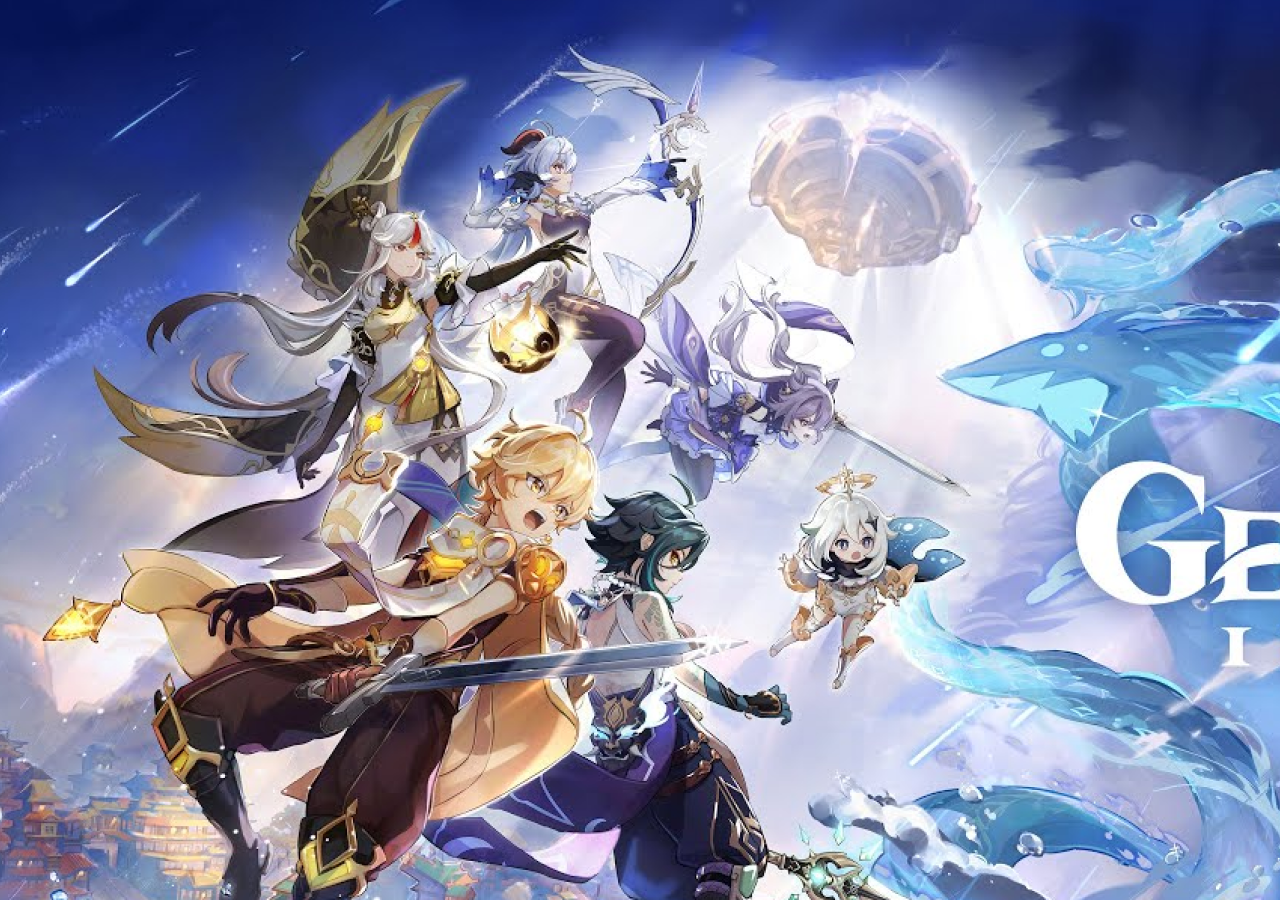
==== about-us.html @ fca218fb "responsive about" ====
<!DOCTYPE html>
<html lang="en">
    <head>
        <meta charset="UTF-8">
        <meta http-equiv="X-UA-Compatible" content="IE=edge">
        <meta name="viewport" content="width=device-width, initial-scale=1.0">
        <link rel="stylesheet" href="style-about-us.css">
        <title>Document</title>
    </head>
    <body>
        <div class="container">
            <div class="wrapper">
                <section class="about-content row-about">
                    <div class="banner-about">
                    </div>
                </section>
                <section class="about-content row-about">
                    <div class="features">
                        <div class="features-title">
                            <h1>Gameplay Features</h1>
                        </div>
                        <div class="card-left">
                            <div class="card-img">
                                <img src="assets/about-us/Rectangle 84.png" alt="">
                            </div>
                            <div class="card-text">
                                <div class="card-text-title">
                                    <h2>An Epic Fantasy Adventure</h2>
                                </div>
                                <p>Experience an immersive single-player campaign. As a traveler from another world, you will embark on a journey to reunite with your long-lost sibling and unravel the mysteries of Teyvat, and yourself.</p>
                            </div>
                        </div>
                        <div class="card-right">
                            <div class="card-img">
                                <img src="assets/about-us/features.png" alt="">
                            </div>
                            <div class="card-text">
                                <div class="card-text-title">
                                    <h2>Your World to Discover</h2>
                                </div>
                                <p>Fly across the open world, swim through crystal-clear waters, and climb towering mountains. Stray off the beaten path to discover all the hidden secrets of a world full of wonder and mystery.</p>
                            </div>
                        </div>
                    </div>
                </section>
                <section class="about-content row-about">
                    <div class="features">
                        <div class="card-left">
                            <div class="card-img">
                                <img src="assets/about-us/features2.png" alt="">
                            </div>
                            <div class="card-text">
                                <div class="card-text-title">
                                    <h2>Travel Alone or Battle Together</h2>
                                </div>
                                <p>Charge head-on into battles solo, or invite friends to join the fight against dangerous monsters with 4-player cross-play for PS4, iOS, Android, and PC.</p>
                            </div>
                        </div>
                        <div class="card-right">
                            <div class="card-img">
                                <img src="assets/about-us/features3.png" alt="">
                            </div>
                            <div class="card-text">
                                <div class="card-text-title">
                                    <h2>Master the Seven Elements</h2>
                                </div>
                                <p>Not just another mindless hack and slash. Manipulating the various elements is the key to defeating powerful enemies and solving challenging puzzles.</p>
                            </div>
                        </div>
                    </div>
                </section>
                <section class="about-content row-about">
                    <div class="features">
                        <div class="card-center">
                            <div class="card-img-center">
                                <img src="assets/about-us/features4.png" alt="">
                            </div>
                            <div class="card-text">
                                <div class="card-text-title">
                                    <h2>Build Your Dream Team</h2>
                                </div>
                                <p>Not just another mindless hack and slash. Manipulating the various elements is the key to defeating powerful enemies and solving challenging puzzles.</p>
                            </div>
                        </div>
                    </div>
                </section>
            </div>
        </div>
    </body>
</html>
---- style-about-us.css ----
*
{
    margin: 0;
    display: 0;
    box-sizing: border-box;
}

.container
{
    width: 100vh;
    height: 100vw;
    transform: rotate(-90deg) translateX(-100vh);
    transform-origin: top left;
    overflow-y:scroll;
    overflow-x: hidden;
    position: absolute;
    scrollbar-width: none;
    -ms-overflow-style: none;
    scroll-snap-type: y mandatory;
}

.wrapper
{
    display: flex;
    flex-direction: row;
    width: 500vw;
    transform: rotate(90deg) translateY(-100vh);
    transform-origin: top left;
    background-image: url(assets/about-us/Rectangle\ 98.png);
    background-size: cover;
    background-repeat: no-repeat;
    object-fit: cover;
}

.row-about

{
    width: 100vw;
    height: 100vw;
    display: flex;
    justify-content: center;
    align-items: center;
    scroll-snap-align: center;
}

.about-content
{
    height: 100vh;
    width: 100vw;
    font-family: sans-serif;
    color: #fff;
}

.features
{
    display: flex;
    flex-direction: column;
    justify-content: center;
    align-items: center;
    width: 100%;
    height: 100%;
    text-align: center;
}


.card-right
{
    display: flex;
    flex-direction: row-reverse;
    width: 100%;
    height: 100%;
    justify-content: center;
    align-items: center;
    text-align: right;
}
.card-left
{
    display: flex;
    flex-direction: row;
    justify-content: center;
    align-items: center;
    width: 100%;
    height: 100%;
}

.card-center
{
    display: flex;
    flex-direction: row;
    justify-content: center;
    align-items: center;
    width: 100%;
    height: 100%;
}

.card-center .card-text p
{
    text-align: left;
    max-width: 600px;
    margin-left: 50px;
}

.card-text h2
{
    text-align: center;
}

.card-left .card-text p
{
    text-align: left;   
    max-width: 600px;
    margin-left: 50px;
}

.card-text h2
{
    text-align: center;
}

.card-right .card-text p
{
    text-align: left;
    max-width: 600px;
    margin-right: 50px;
}

.features-title
{
    display: flex;
    flex-direction: column;
    align-items: center;
    width: 100%;
    height: 10%;
    text-align: center;
    margin-top: 5em;
}

.features-title h1
{
    padding: 1em 0 1em 0;
    text-align: center;
}

::-webkit-scrollbar
{
    display: none;
}

.banner-about
{
    height: 100%;
    width: 100%;
    position: relative;
    display: flex;
    flex-direction: row-about;
    justify-content: center;
    background-image: url(assets/image\ 17.png);
    background-size: auto;
    background-repeat: no-repeat;
}


.bg-banner 
{
    position: absolute;
    z-index: -1;
    width: 100%;
    height: 100vh;
}

.bg-banner img
{
    width: 100%;
}

@media screen and (max-width: 1024px)
{
    .container
    {
        width: 100%;
        height: 100%;
        transform: rotate(0) translateX(0);
        transform-origin: none;
        overflow-y: scroll;
        overflow-x: none;
        position: static;
        scrollbar-width: none;
        -ms-overflow-style: none;
        scroll-snap-type: x mandatory;
    }

    .wrapper
    {
        display: flex;
        flex-direction: column;
        width: 100%;
        transform: rotate(0) translateY(0);
        transform-origin: none;
    }

    .row-about
    {
        width: 100vw;
        height: 100vh;
        display: flex;
        align-items: center;
        justify-content: center;
        scroll-snap-align: center;
    }
    
    .banner-about
    {
        background-size:cover;
        background-repeat: no-repeat;
    }

    .about-content
    {
        height: 100vh;
        width: 100vw;
    }
    
    .card-left
    {
        display: flex;
        flex-direction: column;
        justify-content: center;
        align-items: center;
        height: 100%;
        width: 100%;
    }
    .card-right
    {
        display: flex;
        flex-direction: column; 
        justify-content: center;
        align-items: center;
        height: 100%;
        width: 100%;
    }
    .card-center
    {
        display: flex;
        flex-direction: column;
        justify-content: center;
        align-items: center;
        height: 100%;
        width: 100%;
    }
    .card-text
    {
        display: flex;
        flex-wrap: wrap;
        justify-content: center;
        align-items: center;
        flex-direction: column;
        height: 100%;
        width: 100%;
    }
    .card-left .card-text p
    {
        text-align: left;   
        max-width: 400px;
        margin-left: 0px;
    }
    .card-right .card-text p
    {
        text-align: center;   
        max-width: 400px;
        margin-left: 0px;
    }

    .card-center .card-text p
    {
        text-align: center;   
        max-width: 400px;
        margin-left: 0px;
    }

    .card-img
    {
        width: 100%;
        height: 100%;
        display: flex;
        flex-wrap: wrap;
        justify-content: center;
    }
    .card-img img
    {
        width: 50%;
        height: 100%;
    }

    .card-img-center
    {
        width: 100%;
        height: 100%;
        display: flex;
        flex-wrap: wrap;
        justify-content: center;
        align-items: center;
    }

    .card-img-center img
    {
        width: 50%;
        height: 50%;
    }
}
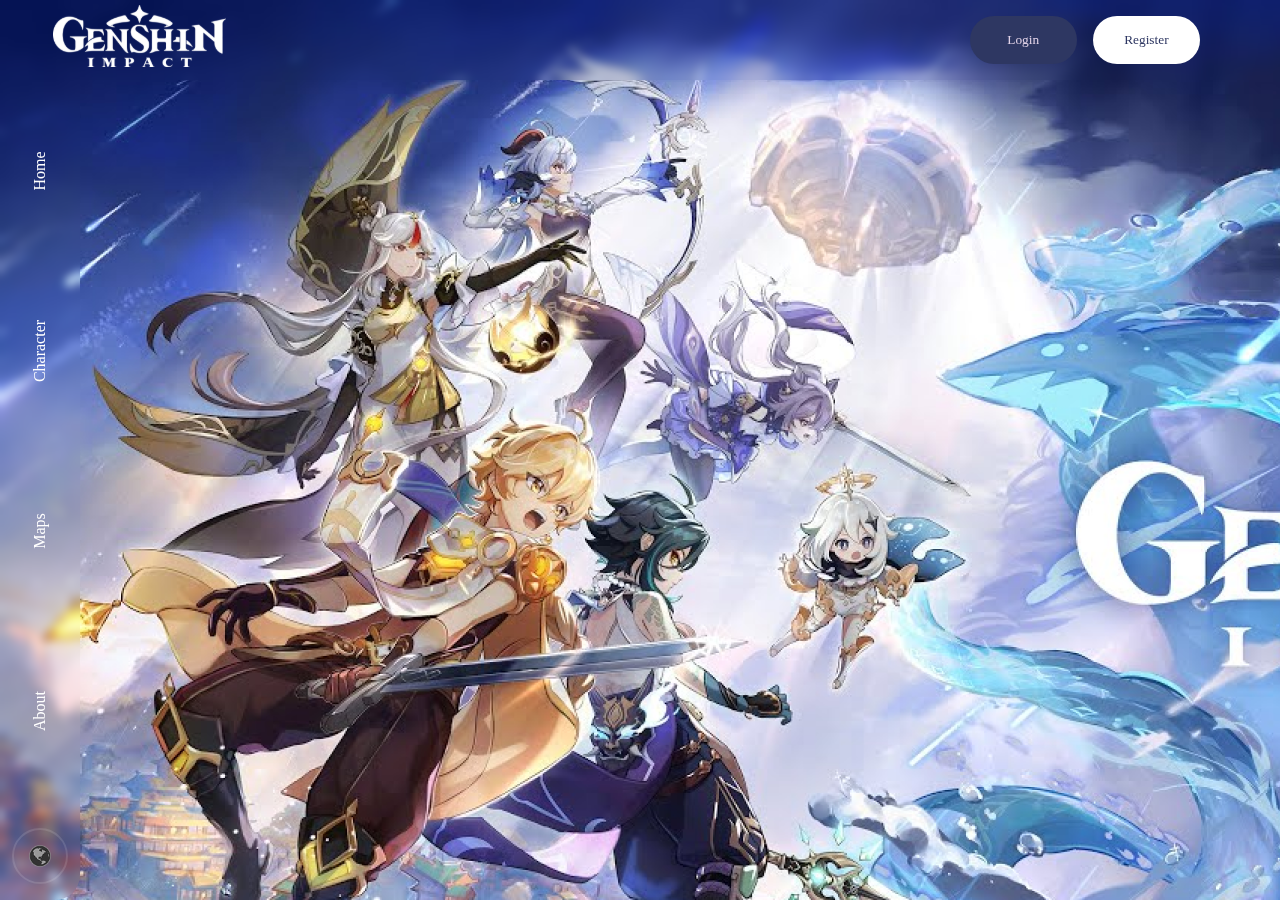
==== commit 55068742: "about us with navigation bar" ====
--- a/about-us.html
+++ b/about-us.html
@@ -5,10 +5,57 @@
         <meta http-equiv="X-UA-Compatible" content="IE=edge">
         <meta name="viewport" content="width=device-width, initial-scale=1.0">
         <link rel="stylesheet" href="style-about-us.css">
+        <link rel="stylesheet" href="style.css">
+        <script src="script.js"></script>
         <title>Document</title>
     </head>
     <body>
-        <div class="container">
+        <!-- Nav -->
+
+        <nav>
+            <div class="hamburgermenu">
+                <img src="/assets/icon/hamburger.svg" alt="" onclick="openNav()">
+            </div>
+            <div class="group-logo">
+                <img src="/assets/logo.svg" alt="">
+            </div>
+            <div class="btn-login-register">
+                <button class="btn-login"><a href="/login.html">Login</a></button>
+                <button class="btn-register"><a href="/register.html">Register</a></button>
+            </div>
+        </nav>
+        <div class="sidenav-desktop">
+            <ul class="full-oflist">
+                <li class="list-sidenav">
+                    <a href="/index.html">Home</a>
+                </li>
+                <li class="list-sidenav">
+                    <a href="/character.html">Character</a>
+                </li>
+                <li class="list-sidenav">
+                    <a href="/maps.html">Maps</a>
+                </li>
+                <li class="list-sidenav">
+                    <a href="/about-us.html">About</a>
+                </li>
+                <li class="list-sidenav">
+                    <img src="assets/Language.svg" alt="">
+                </li>
+            </ul>
+        </div>
+    
+        <div id="navigation-mobile" class="sideNavMobile">
+            <a href="javascript:void(0)" class="closebtn" onclick="closeNav()">&times;</a>
+            <div class="link-contain">
+                <a href="/index.html">Home</a>
+                <a href="/character.html">Characters</a>
+                <a href="/maps.html">Maps</a>
+                <a href="/about-us.html">About</a>
+            </div>
+        </div>
+        <!-- End Nav -->
+        
+        <div class="container-about">
             <div class="wrapper">
                 <section class="about-content row-about">
                     <div class="banner-about">
--- a/style-about-us.css
+++ b/style-about-us.css
@@ -5,7 +5,7 @@
     box-sizing: border-box;
 }
 
-.container
+.container-about
 {
     width: 100vh;
     height: 100vw;
@@ -175,7 +175,7 @@
 
 @media screen and (max-width: 1024px)
 {
-    .container
+    .container-about
     {
         width: 100%;
         height: 100%;
--- a/style.css
+++ b/style.css
@@ -0,0 +1,320 @@
+@font-face {
+    font-family: genshin;
+    src: url('/fonts/zhcn.ttf');
+}
+
+:root {
+    --Steelblue: #7781BF ;
+    --Thistle: #E1D2E7;
+    --Black: #191D2C;
+    --Darkslateblue: #2E3762;
+    --Lightsteelblue: #B8C6F5;
+    --White: #FFFFFF ;
+}
+
+*{
+    margin: 0;
+    padding: 0;
+    box-sizing: border-box;
+    font-family: genshin;
+    scroll-behavior: smooth;
+}
+.container{
+    margin: 0 8em 0 8em;
+    height: 100%;
+    display: flex;
+    flex-direction: column;
+    justify-content: center;
+}
+section{
+    height: 100vh;
+    width: 100%;
+}
+.row{
+    display: flex;
+    width: 100%;
+    height: 100%;
+}
+.col
+{
+    display: flex;
+    align-items: center;
+    justify-content: center;
+    width: 100%;
+    /* height: 100%; */
+}
+
+
+nav
+{
+    z-index: 2;
+    width: 100%;
+    position: fixed;
+    height: 5rem;
+    display: flex;
+    justify-content: space-between;
+    padding-left: 3em;
+    padding-right: 5em;
+    border-radius: 0 0 25px 0;
+    backdrop-filter: blur(5px);
+    -webkit-backdrop-filter: blur(5px);
+}
+
+.sidenav-desktop {
+    height: 100vh;
+    width: 5rem;
+    position: fixed;
+    z-index: 1;
+    border-radius: 0 0 25px 0;
+    overflow-x: hidden;
+    backdrop-filter: blur(5px);
+    -webkit-backdrop-filter: blur(5px);
+}
+
+.group-logo
+{
+    padding: 5px;
+}
+
+.sidenav-desktop .full-oflist .list-sidenav a {
+    width: 100%;
+    text-decoration: none;
+    font-size: 1em;
+    transform: rotate(-0.25turn);
+    color: white;
+    display: block;
+}
+
+.full-oflist
+{
+    height: 100%;
+    display: flex;
+    justify-content: space-evenly;
+    align-items: center;
+    flex-direction: column;
+    border-radius: 0 0 25px 0;
+}
+
+.list-sidenav
+{
+    height: 100%;
+    display: flex;
+    justify-content: start;
+    align-items: end;
+}
+
+.list-sidenav img
+{
+    margin-bottom: 1em;
+}
+
+.btn-login-register
+{
+    display: flex;
+    justify-content: space-around;
+    flex-direction: row;
+    align-items: center;
+    width: 20%;
+    gap: 1em;
+}
+
+.btn-login
+{
+    border-radius: 5em;
+    padding: 5px;
+    width: 100%;
+    height: 60%;
+    border: 0;
+    background-color: var(--Darkslateblue);
+}
+
+.btn-register
+{
+    border-radius: 5em;
+    padding: 5px;
+    width: 100%;
+    height: 60%;
+    border: 0;
+    background-color: var(--White);
+}
+
+.btn-register a
+{
+    text-decoration: none;
+    color: var(--Darkslateblue);
+}
+.btn-login a
+{
+    color: var(--Thistle);
+    text-decoration: none;
+}
+
+.hamburgermenu {
+    display: none;
+}
+
+
+.sideNavMobile {
+    height: 100%;
+    width: 0;
+    position: fixed;
+    z-index: 2;
+    background-color: var(--Darkslateblue);
+    overflow-x: hidden;
+    transition: 0.5s;
+    padding-top: 60px;
+    text-align: center;
+        backdrop-filter: blur(15px);
+            -webkit-backdrop-filter: blur(5px);
+}
+
+.sideNavMobile a {
+    padding: 8px 8px 8px 32px;
+    text-decoration: none;
+    font-size: 25px;
+    color: var(--Thistle);
+    display: block;
+    transition: 0.3s;
+}
+.sideNavMobile .closebtn {
+    position: absolute;
+    top: 0;
+    right: 25px;
+    font-size: 36px;
+    margin-left: 50px;
+}
+.link-contain
+{
+    display: flex;
+    flex-direction: column;
+    align-items: center;
+    justify-content: center;
+    width: 100%;
+    height: 100%;
+}
+
+.btn-left
+{
+    cursor: pointer;
+}
+
+.btn-right
+{
+    cursor: pointer;
+}
+
+.error-text
+{
+    font-size: 0.7em;
+    color: red;
+    padding: 0.2em 0 0.2em 0;
+    font-style: italic;
+    margin-bottom: 0.5em;
+}
+
+input
+{
+    padding-left: 0;
+}
+
+input:focus
+{
+    outline: none!important;
+}
+
+.erroractive::placeholder
+{
+    color: red!important;
+}
+
+.label-form {
+    font-size: 0.8em;
+    /* nanti buat variable */
+    padding-top: 0.2em;
+    padding-bottom: 0.2em;
+}
+
+.input-form {
+    padding: 0.8em 0 0.8em 0;
+    border: 0;
+    border-bottom: 1px solid;
+}
+
+.input-date {
+    padding: 0.8em;
+    margin-bottom: 1em;
+    border: 0;
+    border-bottom: 1px solid;
+}
+.group-input {
+    display: flex;
+    flex-direction: column;
+}
+
+.group-input-agreement {
+    font-size: 0.8em;
+    margin-bottom: 1em;
+}
+
+.btn-submit {
+    padding: 1.5em;
+    background-color: var(--Darkslateblue);
+    color: var(--White);
+    border: none;
+    border-radius: 1em;
+}
+
+@media screen and (max-width:1024px) {
+    .container{
+        margin: 0px;
+        height: 100%;
+        display: flex;
+        flex-direction: column;
+        justify-content: center;
+    }
+
+    .hamburgermenu {
+        display: block;
+    }
+
+    .group-logo {
+        display: flex;
+        justify-content: center;
+        align-items: center;
+        width: 50%;
+    }
+
+    .group-logo img {
+        max-width: 100%;
+    }
+
+    .hamburgermenu img {
+        display: block;
+        max-width: 50%;
+        height: 100%;
+        color: "red";
+    }
+
+
+    nav {
+        justify-content: space-around;
+        width: 100vw;
+        padding: 0;
+    }
+
+    .btn-login-register {
+        display: none;
+        /* width: ; */
+    }
+
+    .sidenav-desktop {
+        display: none;
+    }
+}
+
+/* h1{}
+h2{}
+h3{}
+h4{}
+h5{}
+h6{} */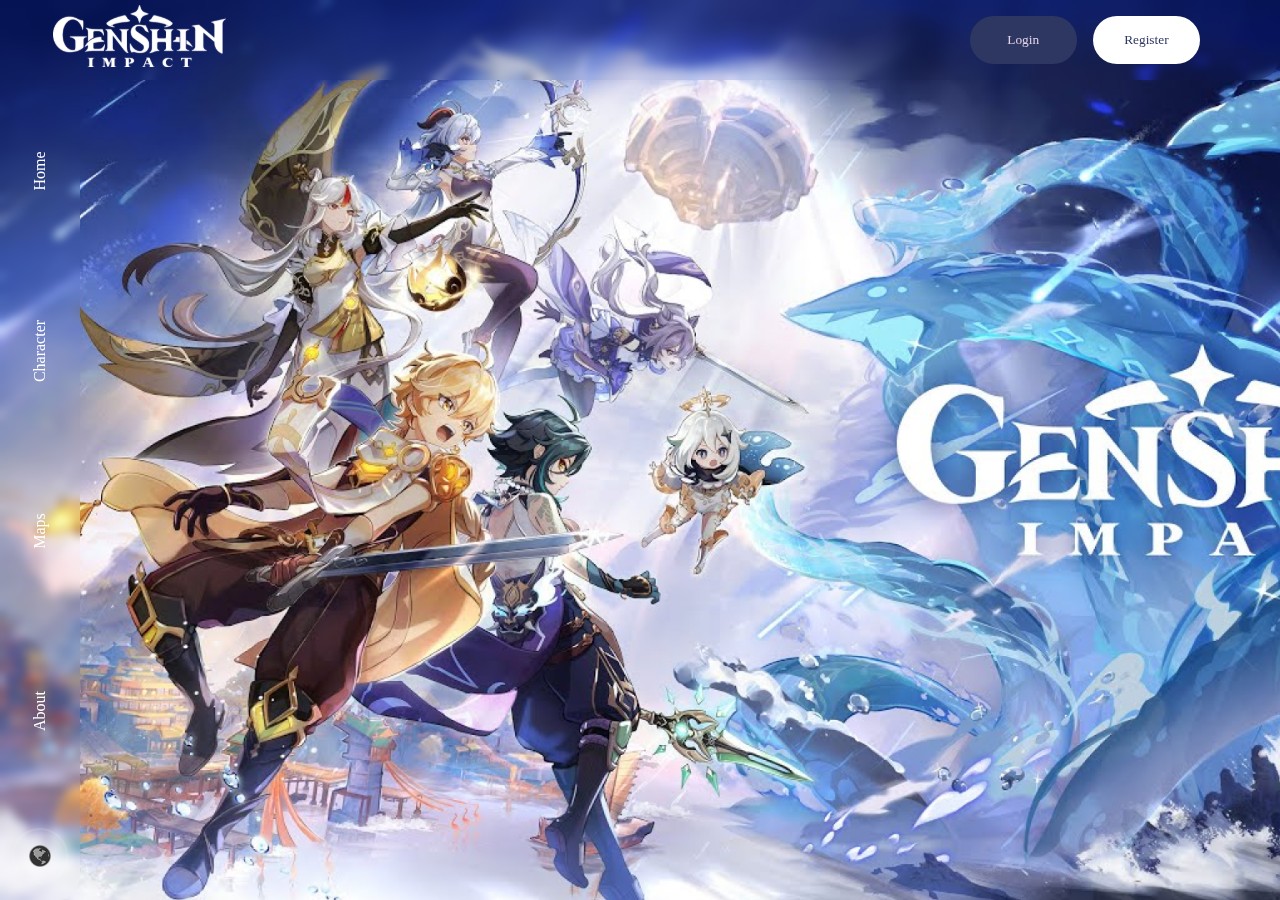
==== commit e179437a: "validation, rapihin dikit" ====
--- a/about-us.html
+++ b/about-us.html
@@ -6,7 +6,10 @@
         <meta name="viewport" content="width=device-width, initial-scale=1.0">
         <link rel="stylesheet" href="style-about-us.css">
         <link rel="stylesheet" href="style.css">
-        <script src="script.js"></script>
+        <link rel="stylesheet" href="https://cdnjs.cloudflare.com/ajax/libs/font-awesome/6.3.0/css/all.min.css"
+            integrity="sha512-SzlrxWUlpfuzQ+pcUCosxcglQRNAq/DZjVsC0lE40xsADsfeQoEypE+enwcOiGjk/bSuGGKHEyjSoQ1zVisanQ=="
+            crossorigin="anonymous" referrerpolicy="no-referrer" />
+        <link rel="stylesheet" href="style-footer.css">
         <title>Document</title>
     </head>
     <body>
@@ -56,7 +59,7 @@
         <!-- End Nav -->
         
         <div class="container-about">
-            <div class="wrapper">
+            <div class="wrapper-about">
                 <section class="about-content row-about">
                     <div class="banner-about">
                     </div>
@@ -131,7 +134,53 @@
                         </div>
                     </div>
                 </section>
+                <div class="about-content row-about">
+                    <footer>
+                        <div class="footer-content">
+                            <div class="logo">
+                                <img src="assets/logo.svg" alt="">
+                            </div>
+                            <div class="row-footer">
+                                <ul class="socials">
+                                    <li><a href="#" class="fa-brands fa-discord"></a></li>
+                                    <li><a href="#" class="fa-brands fa-youtube"></a></li>
+                                    <li><a href="#" class="fa-brands fa-twitter"></a></li>
+                                    <li><a href="#" class="fa-brands fa-facebook"></a></li>
+                                    <li><a href="#" class="fa-brands fa-instagram"></a></li>
+                                    <li><a href="#" class="fa-brands fa-reddit"></a></li>
+                                    <li><a href="#" class=""></a>|</li>
+                                </ul>
+                                <ul class="rules-policy">
+                                    <li><a href="#">Privacy Policy</a></li>
+                                    <li><a href="#">Terms of Service</a></li>
+                                    <li><a href="#">Contact Us</a></li>
+                                </ul>
+                            </div>
+                        </div>
+                        <div class="legal">
+                            <img src="assets/6d41c6960e73a2f264132bdbbff60ce3_3994663197512018697.png" alt="">
+                            <p>"PlayStation Family Mark," "PS5 logo" and "PS4 logo" are registered trademarks or trademarks of Sony
+                                Interactive Entertainment Inc.<br> Epic, Epic Games, Epic Games Store, the Epic Games Store logo, and Epic
+                                Online Services are trademarks and/or registered trademarks of Epic Games. All other trademarks are the
+                                property of their <br>respective owners.</p>
+                        </div>
+                        <div class="mid-content">
+                            <ul class="os">
+                                <li><a href="#" class="fa-brands fa-playstation"></a></li>
+                                <li><a href="#" class="fa-brands fa-apple"></a></li>
+                                <li><a href="#" class="fa-brands fa-android"></a></li>
+                                <li><a href="#" class="fa-brands fa-windows"></a></li>
+                            </ul>
+                        </div>
+                        <div class="hoyo-logo">
+                            <img src="assets/eaa64d81ae6a7318a6afb91cbffd83a4_118924438105936743.png" alt="">
+                        </div>
+                        <div class="footer-bottom">Copyright &copy;2020 Shaq & Michael</div>
+                    </footer>
+                </div>
             </div>
         </div>
+        <script src="script.js"></script>
+
     </body>
 </html>--- a/style-about-us.css
+++ b/style-about-us.css
@@ -3,6 +3,12 @@
     margin: 0;
     display: 0;
     box-sizing: border-box;
+}
+
+
+body
+{
+  overflow-y: hidden;
 }
 
 .container-about
@@ -11,7 +17,7 @@
     height: 100vw;
     transform: rotate(-90deg) translateX(-100vh);
     transform-origin: top left;
-    overflow-y:scroll;
+    overflow-y: scroll;
     overflow-x: hidden;
     position: absolute;
     scrollbar-width: none;
@@ -19,7 +25,7 @@
     scroll-snap-type: y mandatory;
 }
 
-.wrapper
+.wrapper-about
 {
     display: flex;
     flex-direction: row;
@@ -35,7 +41,7 @@
 .row-about
 
 {
-    width: 100vw;
+    width: 100%;
     height: 100vw;
     display: flex;
     justify-content: center;
@@ -46,7 +52,7 @@
 .about-content
 {
     height: 100vh;
-    width: 100vw;
+    width: 100%;
     font-family: sans-serif;
     color: #fff;
 }
@@ -152,10 +158,10 @@
     width: 100%;
     position: relative;
     display: flex;
-    flex-direction: row-about;
+    flex-direction: row;
     justify-content: center;
     background-image: url(assets/image\ 17.png);
-    background-size: auto;
+    background-size: cover;
     background-repeat: no-repeat;
 }
 
@@ -175,6 +181,10 @@
 
 @media screen and (max-width: 1024px)
 {
+    body
+    {
+        overflow-y: scroll;
+    }
     .container-about
     {
         width: 100%;
@@ -200,8 +210,8 @@
 
     .row-about
     {
-        width: 100vw;
-        height: 100vh;
+        width: 100%;
+        height: 100%;
         display: flex;
         align-items: center;
         justify-content: center;
@@ -216,8 +226,8 @@
 
     .about-content
     {
-        height: 100vh;
-        width: 100vw;
+        height: 100%;
+        width: 100%;
     }
     
     .card-left
--- a/style-footer.css
+++ b/style-footer.css
@@ -0,0 +1,268 @@
+*
+{
+    padding: 0;
+    margin: 0;
+    box-sizing: border-box;
+}
+
+@import url('https://fonts.cdnfonts.com/css/hywenhei');
+
+body
+{
+    font-family: 'HYWenHei', sans-serif;
+
+}
+
+footer
+{
+    background-color: #191D2C;
+    height: 100%;
+    width: 100vw;
+    color: #fff;
+    bottom: 0;
+    left: 0;
+    right: 0;
+    display: flex;
+    flex-direction: column;
+}
+.row-footer
+{
+    display: flex;
+    flex-direction: row;
+}
+.footer-content
+{
+    display: flex;
+    flex-direction: column;
+    align-items: center;
+    justify-content: center;
+    text-align: center;
+    margin-top: 90px;
+}
+
+.footer-content .logo
+{
+    line-height: 2.1rem;
+}
+
+.socials
+{
+    list-style: none;
+    display: flex;
+    align-items: center;
+    justify-content: center;
+    margin: 1rem 0 3rem 0;
+}
+
+.socials li
+{
+    margin: 0 10px;
+}
+
+.socials li a
+{
+    text-decoration: none;
+    color: #fff;
+    padding: 8px;
+    width: 35px;
+    font-size: 1.4rem;
+}
+.socials a:hover
+{
+    color: aqua;
+}
+.rules-policy
+{
+    list-style: none;
+    display: flex;
+    align-items: center;
+    justify-content: center;
+    margin: 1rem 0 3rem 0;
+}
+.rules-policy li
+{
+    margin: 0 10px;
+}
+
+.rules-policy li a
+{
+    text-decoration: none;
+    color: #fff;
+    padding: 8px;
+    width: 35px;
+    font-size: 1.4rem;
+}
+
+.legal
+{
+    text-align: center;
+    margin-bottom: 5em;
+}
+.legal img
+{
+    width: 16em;
+    margin-bottom: 3em;
+}
+
+.legal p
+{
+    max-width: 1250px;
+    margin: 10px auto;
+    line-height: 28px;
+    font-size: 14px;
+}
+
+.mid-content
+{
+    margin-bottom: 20px;
+}
+
+.mid-content ul
+{
+    display: flex;
+    justify-content: center;
+}
+
+.mid-content ul li
+{
+    padding-right: 10px;
+    display: block;
+}
+
+.mid-content ul li a
+{
+    padding: 6px 15px;
+    text-decoration: none;
+    font-size: 3rem;
+    color: #fff;
+}
+
+.os li
+{
+    margin: 0 20px;
+    list-style-type: none;
+}
+
+.hoyo-logo
+{
+    text-align: center;
+    margin-bottom: 1em;
+}
+
+.hoyo-logo img
+{
+    width: 30em;
+}
+
+.footer-bottom
+{
+    font-size: 14px;
+    word-spacing: 2px;
+    text-transform: capitalize;
+    text-align: center;
+    bottom: 0;
+}
+
+@media (max-width: 1024px)
+{
+    .row
+    {
+        display: flex;
+        flex-direction: column;
+        flex-wrap: wrap;
+    }
+
+    .row-footer
+    {
+        flex-direction: column;
+    }
+    .mid-content ul
+    {
+        display: flex;
+        flex-direction: row;
+        justify-content: center;
+        align-items: center;
+        flex-wrap: wrap;
+    }
+    .mid-content ul li
+    {
+        margin-bottom: 10px;
+    }
+    .socials
+    {
+        list-style: none;
+        display: flex;
+        align-items: center;
+        justify-content: center;
+        flex-wrap: wrap;
+    }
+    .socials li
+    {
+        margin: 0 10px;
+    }
+
+    .socials li a
+    {
+        text-decoration: none;
+        color: #fff;
+        padding: 8px;
+        width: 35px;
+        font-size: 20px;
+    }
+
+    .rules-policy li a
+    {
+        font-size: 18px;
+        text-align: center;
+    }
+    .hoyo-logo img
+    {
+        width: 15em;
+    }
+    .legal img
+    {
+        width: 10em;
+        margin-bottom: 3em;
+    }
+    .mid-content ul li a
+    {   
+        text-decoration: none;
+        font-size: 2rem;
+        color: #fff;
+    }
+    .legal
+    {
+        text-align: center;
+        margin-bottom: 2em;
+    }
+    .legal img
+    {
+        width: 13em;
+        margin-bottom: 3em;
+    }
+
+    .legal p
+    {
+        max-width: 1250px;
+        margin: 10px auto;
+        line-height: 28px;
+        font-size: 12px;
+    }
+
+    footer
+    {
+        background-color: #191D2C;
+        height: 123vh;
+        width: 100vw;
+        color: #fff;
+        bottom: 0;
+        left: 0;
+        right: 0;
+        display: flex;
+        flex-direction: column;
+    }
+    .footer-content
+    {
+        margin-top: 120px;
+    }
+}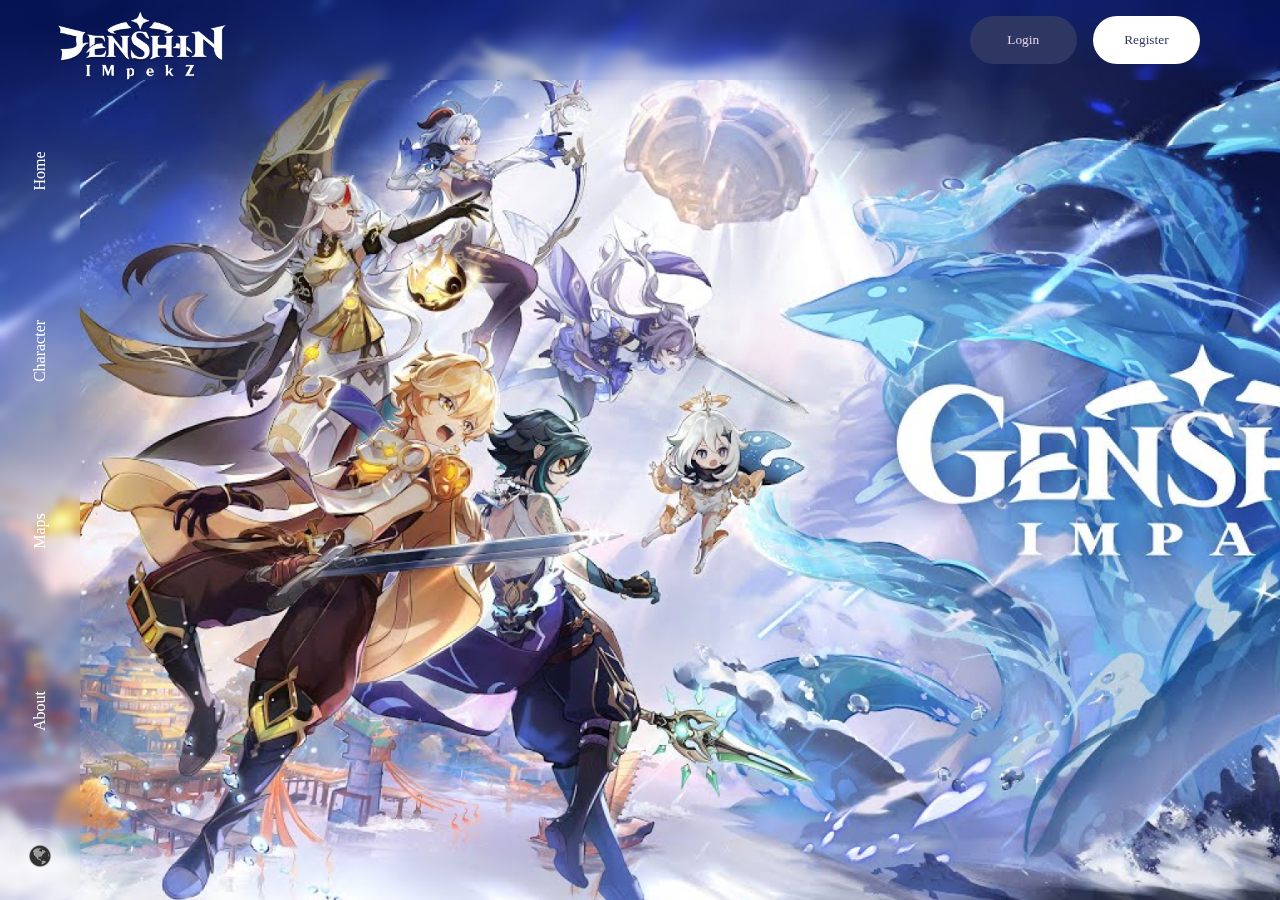
==== commit d449f37b: "change logo" ====
--- a/about-us.html
+++ b/about-us.html
@@ -20,7 +20,7 @@
                 <img src="/assets/icon/hamburger.svg" alt="" onclick="openNav()">
             </div>
             <div class="group-logo">
-                <img src="/assets/logo.svg" alt="">
+                <img src="/assets/Jenshin-Impekz-Logo-Normal.png" alt="">
             </div>
             <div class="btn-login-register">
                 <button class="btn-login"><a href="/login.html">Login</a></button>
@@ -121,15 +121,15 @@
                 </section>
                 <section class="about-content row-about">
                     <div class="features">
-                        <div class="card-center">
-                            <div class="card-img-center">
+                        <div class="card-left">
+                            <div class="card-img">
                                 <img src="assets/about-us/features4.png" alt="">
                             </div>
                             <div class="card-text">
                                 <div class="card-text-title">
                                     <h2>Build Your Dream Team</h2>
+                                    <p>Not just another mindless hack and slash. Manipulating the various elements is the key to defeating powerful enemies and solving challenging puzzles.</p>
                                 </div>
-                                <p>Not just another mindless hack and slash. Manipulating the various elements is the key to defeating powerful enemies and solving challenging puzzles.</p>
                             </div>
                         </div>
                     </div>
@@ -138,7 +138,7 @@
                     <footer>
                         <div class="footer-content">
                             <div class="logo">
-                                <img src="assets/logo.svg" alt="">
+                                <img src="assets/Jenshin-Impekz-Logo-Normal.png" alt="">
                             </div>
                             <div class="row-footer">
                                 <ul class="socials">
--- a/style-about-us.css
+++ b/style-about-us.css
@@ -89,23 +89,6 @@
     height: 100%;
 }
 
-.card-center
-{
-    display: flex;
-    flex-direction: row;
-    justify-content: center;
-    align-items: center;
-    width: 100%;
-    height: 100%;
-}
-
-.card-center .card-text p
-{
-    text-align: left;
-    max-width: 600px;
-    margin-left: 50px;
-}
-
 .card-text h2
 {
     text-align: center;
@@ -116,18 +99,15 @@
     text-align: left;   
     max-width: 600px;
     margin-left: 50px;
-}
-
-.card-text h2
-{
-    text-align: center;
+    font-weight: 200;
 }
 
 .card-right .card-text p
 {
-    text-align: left;
-    max-width: 600px;
+    text-align: right;
+    max-width: 550px;
     margin-right: 50px;
+    font-weight: 200;
 }
 
 .features-title
@@ -196,10 +176,17 @@
         position: static;
         scrollbar-width: none;
         -ms-overflow-style: none;
-        scroll-snap-type: x mandatory;
-    }
-
-    .wrapper
+        scroll-snap-type: none;
+    }
+    .card-right .card-text p
+    {
+        text-align: right;
+        max-width: 550px;
+        margin-right: 0;
+        font-weight: 200;
+    }
+
+    .wrapper-about
     {
         display: flex;
         flex-direction: column;
@@ -220,100 +207,160 @@
     
     .banner-about
     {
-        background-size:cover;
+        height: 100%;
+        width: 100%;
+        position: relative;
+        display: flex;
+        flex-direction: row;
+        justify-content: center;
+        background-image: url(assets/image\ 17.png);
+        background-size: cover;
         background-repeat: no-repeat;
     }
 
     .about-content
     {
-        height: 100%;
-        width: 100%;
+        height: 100vh;
+        width: 100%;
+        font-family: sans-serif;
+        color: #fff;
+    }
+
+    .card-left
+    {
+        display: flex;
+        flex-direction: column;
+        justify-content: center;
+        align-items: center;
+        height: 100%;
+        width: 100%;
+        padding-bottom: 45px;
+    }
+
+    .card-left img
+    {
+        padding-bottom: 35px;
+    }
+
+    .card-right img
+    {
+        padding-bottom: 35px;
+    }
+
+    .card-right
+    {
+        display: flex;
+        flex-direction: column; 
+        justify-content: center;
+        align-items: center;
+        height: 100%;
+        width: 100%;
+        padding-bottom: 45px;
+    }
+
+    .card-text
+    {
+        display: flex;
+        flex-wrap: wrap;
+        justify-content: center;
+        align-items: center;
+        flex-direction: column;
+        height: 100%;
+        width: 100%;
+    }
+
+    /* .card-center > .card-text
+    {
+        justify-content: flex-start;
+    } */
+
+    .card-text h2
+    {
+        text-align: center;
+        font-size: 24px;
+    }
+    .card-left .card-text p
+    {
+        text-align: center;   
+        margin-left: 0px;
+        font-size: 12px;
+    }
+    .card-right .card-text p
+    {
+        text-align: center;   
+        margin-left: 0px;
+        font-size: 12px;
+    }
+
+    .card-img
+    {
+        width: 100%;
+        height: 100%;
+        display: flex;
+        flex-wrap: wrap;
+        justify-content: center;
+    }
+    .card-img img
+    {
+        width: 50%;
+        height: 100%;
+    }
+
+    .features
+    {
+        display: flex;
+        flex-direction: column;
+        justify-content: center;
+        align-items: center;
+        width: 100%;
+        height: 100%;
+        text-align: center;
+    }
+}
+
+@media screen and (max-width: 374px)
+{
+    .card-right .card-text p
+    {
+        text-align: center;   
+        margin-left: 0px;
+        font-size: 12px;
+    }
+
+    .card-img img
+    {
+        width: 100%;
+        height: 100%;
     }
     
-    .card-left
-    {
-        display: flex;
-        flex-direction: column;
-        justify-content: center;
-        align-items: center;
-        height: 100%;
-        width: 100%;
-    }
-    .card-right
-    {
-        display: flex;
-        flex-direction: column; 
-        justify-content: center;
-        align-items: center;
-        height: 100%;
-        width: 100%;
-    }
-    .card-center
-    {
-        display: flex;
-        flex-direction: column;
-        justify-content: center;
-        align-items: center;
-        height: 100%;
-        width: 100%;
-    }
-    .card-text
-    {
-        display: flex;
-        flex-wrap: wrap;
-        justify-content: center;
-        align-items: center;
-        flex-direction: column;
-        height: 100%;
-        width: 100%;
-    }
-    .card-left .card-text p
-    {
-        text-align: left;   
-        max-width: 400px;
-        margin-left: 0px;
-    }
-    .card-right .card-text p
-    {
-        text-align: center;   
-        max-width: 400px;
-        margin-left: 0px;
-    }
-
-    .card-center .card-text p
-    {
-        text-align: center;   
-        max-width: 400px;
-        margin-left: 0px;
-    }
-
-    .card-img
-    {
-        width: 100%;
-        height: 100%;
-        display: flex;
-        flex-wrap: wrap;
-        justify-content: center;
-    }
-    .card-img img
-    {
-        width: 50%;
-        height: 100%;
-    }
-
-    .card-img-center
-    {
-        width: 100%;
-        height: 100%;
-        display: flex;
-        flex-wrap: wrap;
-        justify-content: center;
-        align-items: center;
-    }
-
-    .card-img-center img
-    {
-        width: 50%;
-        height: 50%;
+    .about-content:nth-child(4) .features .card-left
+    {
+        height: 100%;
+        padding-bottom: 0;
+    }
+
+    .about-content:nth-child(4) .features .card-left .card-img
+    {
+        height: 20%;
+        justify-content: center;
+    }
+
+    .about-content:nth-child(4) .features .card-left .card-text
+    {
+        height: 20%;
+        justify-content: center;
+        align-items: flex-start;
+        flex-direction: row;
+
+    }
+    .about-content:nth-child(4) .features .card-left .card-img img
+    {
+        object-fit: cover;
+
+        
+    }
+    .row-about
+    {
+        scroll-snap-align: none;
     }
 }--- a/style.css
+++ b/style.css
@@ -74,6 +74,11 @@
 .group-logo
 {
     padding: 5px;
+}
+
+.group-logo img
+{
+    max-width: 180px;
 }
 
 .sidenav-desktop .full-oflist .list-sidenav a {
@@ -285,7 +290,7 @@
     }
 
     .group-logo img {
-        max-width: 100%;
+        max-width: 60%;
     }
 
     .hamburgermenu img {
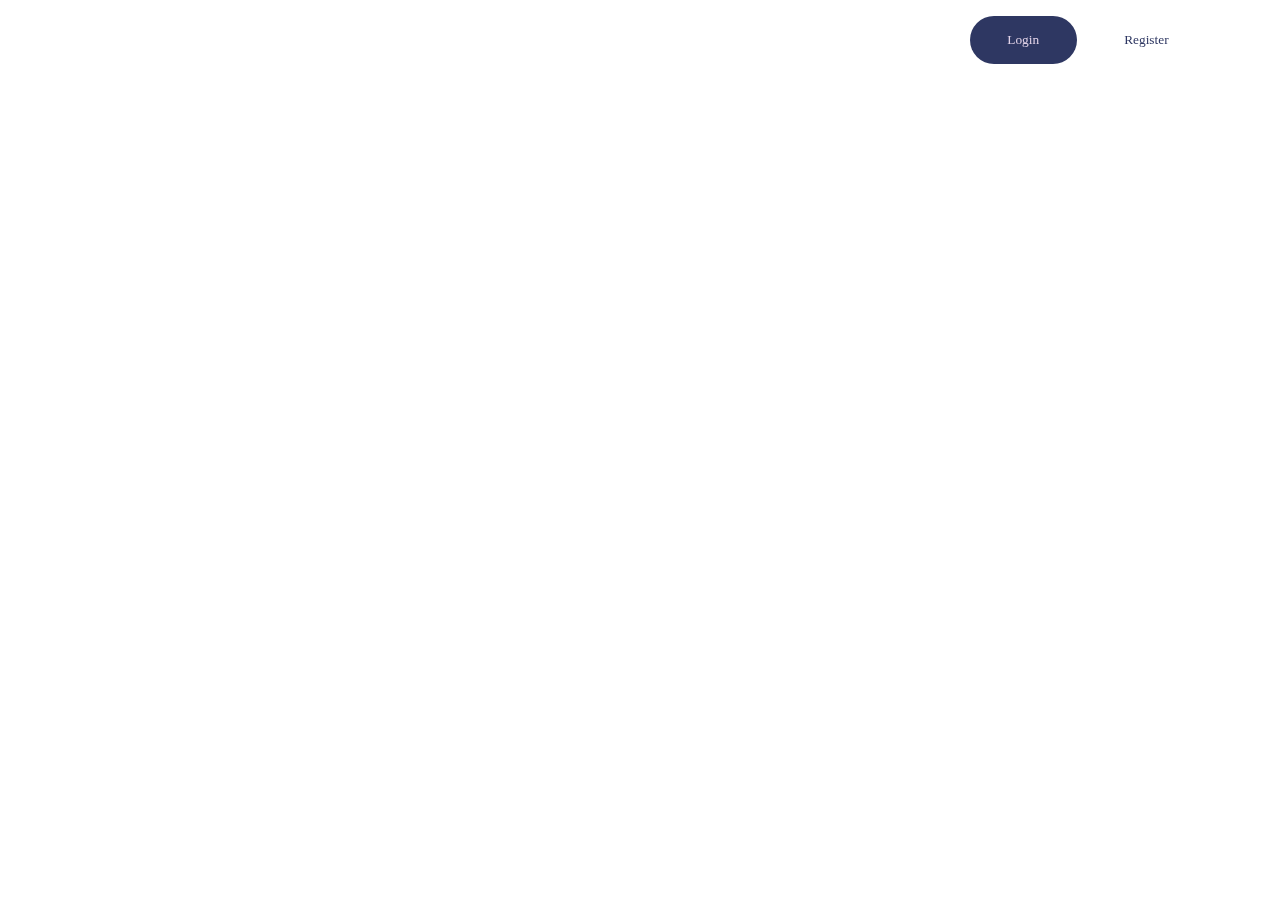
==== commit a8049a70: "assets jadi external + rapihin" ====
--- a/about-us.html
+++ b/about-us.html
@@ -13,50 +13,50 @@
         <title>Document</title>
     </head>
     <body>
-        <!-- Nav -->
-
-        <nav>
-            <div class="hamburgermenu">
-                <img src="/assets/icon/hamburger.svg" alt="" onclick="openNav()">
+            <!-- navigation -->
+            <nav>
+                <div class="hamburgermenu">
+                    <img src="https://ornate-kulfi-0f8d23.netlify.app/assets/icon/hamburger.svg" alt="" onclick="openNav()">
+                </div>
+                <div class="group-logo">
+                    <img src="https://ornate-kulfi-0f8d23.netlify.app/assets/Jenshin-Impekz-Logo-Normal.png" alt="">
+                </div>
+                <div class="btn-login-register">
+                    <button class="btn-login"><a href="/login.html">Login</a></button>
+                    <button class="btn-register"><a href="/register.html">Register</a></button>
+                </div>
+            </nav>
+            <div class="sidenav-desktop">
+                <ul class="full-oflist">
+                    <li class="list-sidenav">
+                        <a href="/index.html">Home</a>
+                    </li>
+                    <li class="list-sidenav">
+                        <a href="/character.html">Character</a>
+                    </li>
+                    <li class="list-sidenav">
+                        <a href="/maps.html">Maps</a>
+                    </li>
+                    <li class="list-sidenav">
+                        <a href="/about-us.html">About</a>
+                    </li>
+                    <li class="list-sidenav">
+                        <img src="https://ornate-kulfi-0f8d23.netlify.app/assets/Language.svg" alt="">
+                    </li>
+                </ul>
             </div>
-            <div class="group-logo">
-                <img src="/assets/Jenshin-Impekz-Logo-Normal.png" alt="">
+            
+            <div id="navigation-mobile" class="sideNavMobile">
+                <a href="javascript:void(0)" class="closebtn" onclick="closeNav()">&times;</a>
+                <div class="link-contain">
+                    <a href="/index.html">Home</a>
+                    <a href="/character.html">Characters</a>
+                    <a href="/maps.html">Maps</a>
+                    <a href="/about-us.html">About</a>
+                </div>
             </div>
-            <div class="btn-login-register">
-                <button class="btn-login"><a href="/login.html">Login</a></button>
-                <button class="btn-register"><a href="/register.html">Register</a></button>
-            </div>
-        </nav>
-        <div class="sidenav-desktop">
-            <ul class="full-oflist">
-                <li class="list-sidenav">
-                    <a href="/index.html">Home</a>
-                </li>
-                <li class="list-sidenav">
-                    <a href="/character.html">Character</a>
-                </li>
-                <li class="list-sidenav">
-                    <a href="/maps.html">Maps</a>
-                </li>
-                <li class="list-sidenav">
-                    <a href="/about-us.html">About</a>
-                </li>
-                <li class="list-sidenav">
-                    <img src="assets/Language.svg" alt="">
-                </li>
-            </ul>
-        </div>
-    
-        <div id="navigation-mobile" class="sideNavMobile">
-            <a href="javascript:void(0)" class="closebtn" onclick="closeNav()">&times;</a>
-            <div class="link-contain">
-                <a href="/index.html">Home</a>
-                <a href="/character.html">Characters</a>
-                <a href="/maps.html">Maps</a>
-                <a href="/about-us.html">About</a>
-            </div>
-        </div>
-        <!-- End Nav -->
+            
+            <!-- end of navigation -->
         
         <div class="container-about">
             <div class="wrapper-about">
@@ -71,7 +71,7 @@
                         </div>
                         <div class="card-left">
                             <div class="card-img">
-                                <img src="assets/about-us/Rectangle 84.png" alt="">
+                                <img src="https://ornate-kulfi-0f8d23.netlify.app/assets/about-us/Rectangle 84.png" alt="">
                             </div>
                             <div class="card-text">
                                 <div class="card-text-title">
@@ -82,7 +82,7 @@
                         </div>
                         <div class="card-right">
                             <div class="card-img">
-                                <img src="assets/about-us/features.png" alt="">
+                                <img src="https://ornate-kulfi-0f8d23.netlify.app/assets/about-us/features.png" alt="">
                             </div>
                             <div class="card-text">
                                 <div class="card-text-title">
@@ -97,7 +97,7 @@
                     <div class="features">
                         <div class="card-left">
                             <div class="card-img">
-                                <img src="assets/about-us/features2.png" alt="">
+                                <img src="https://ornate-kulfi-0f8d23.netlify.app/assets/about-us/features2.png" alt="">
                             </div>
                             <div class="card-text">
                                 <div class="card-text-title">
@@ -108,7 +108,7 @@
                         </div>
                         <div class="card-right">
                             <div class="card-img">
-                                <img src="assets/about-us/features3.png" alt="">
+                                <img src="https://ornate-kulfi-0f8d23.netlify.app/assets/about-us/features3.png" alt="">
                             </div>
                             <div class="card-text">
                                 <div class="card-text-title">
@@ -123,7 +123,7 @@
                     <div class="features">
                         <div class="card-left">
                             <div class="card-img">
-                                <img src="assets/about-us/features4.png" alt="">
+                                <img src="https://ornate-kulfi-0f8d23.netlify.app/assets/about-us/features4.png" alt="">
                             </div>
                             <div class="card-text">
                                 <div class="card-text-title">
@@ -138,7 +138,7 @@
                     <footer>
                         <div class="footer-content">
                             <div class="logo">
-                                <img src="assets/Jenshin-Impekz-Logo-Normal.png" alt="">
+                                <img src="https://ornate-kulfi-0f8d23.netlify.app/assets/Jenshin-Impekz-Logo-Normal.png" alt="">
                             </div>
                             <div class="row-footer">
                                 <ul class="socials">
@@ -158,7 +158,7 @@
                             </div>
                         </div>
                         <div class="legal">
-                            <img src="assets/6d41c6960e73a2f264132bdbbff60ce3_3994663197512018697.png" alt="">
+                            <img src="https://ornate-kulfi-0f8d23.netlify.app/assets/6d4…60e73a2f264132bdbbff60ce3_3994663197512018697.png" alt="">
                             <p>"PlayStation Family Mark," "PS5 logo" and "PS4 logo" are registered trademarks or trademarks of Sony
                                 Interactive Entertainment Inc.<br> Epic, Epic Games, Epic Games Store, the Epic Games Store logo, and Epic
                                 Online Services are trademarks and/or registered trademarks of Epic Games. All other trademarks are the
@@ -173,7 +173,7 @@
                             </ul>
                         </div>
                         <div class="hoyo-logo">
-                            <img src="assets/eaa64d81ae6a7318a6afb91cbffd83a4_118924438105936743.png" alt="">
+                            <img src="https://ornate-kulfi-0f8d23.netlify.app/assets/eaa64d81ae6a7318a6afb91cbffd83a4_118924438105936743.png" alt="">
                         </div>
                         <div class="footer-bottom">Copyright &copy;2020 Shaq & Michael</div>
                     </footer>
@@ -181,6 +181,5 @@
             </div>
         </div>
         <script src="script.js"></script>
-
     </body>
 </html>--- a/style-about-us.css
+++ b/style-about-us.css
@@ -32,7 +32,7 @@
     width: 500vw;
     transform: rotate(90deg) translateY(-100vh);
     transform-origin: top left;
-    background-image: url(assets/about-us/Rectangle\ 98.png);
+    background-image: url('https://ornate-kulfi-0f8d23.netlify.app/assets/about-us/Rectangle\ 98.png');
     background-size: cover;
     background-repeat: no-repeat;
     object-fit: cover;
@@ -140,7 +140,7 @@
     display: flex;
     flex-direction: row;
     justify-content: center;
-    background-image: url(assets/image\ 17.png);
+    background-image: url('https://ornate-kulfi-0f8d23.netlify.app/assets/image\ 17.png');
     background-size: cover;
     background-repeat: no-repeat;
 }
@@ -213,7 +213,7 @@
         display: flex;
         flex-direction: row;
         justify-content: center;
-        background-image: url(assets/image\ 17.png);
+        background-image: url('https://ornate-kulfi-0f8d23.netlify.appassets/image\ 17.png');
         background-size: cover;
         background-repeat: no-repeat;
     }
--- a/style-footer.css
+++ b/style-footer.css
@@ -24,6 +24,7 @@
     right: 0;
     display: flex;
     flex-direction: column;
+    justify-content: center;
 }
 .row-footer
 {
@@ -43,6 +44,10 @@
 .footer-content .logo
 {
     line-height: 2.1rem;
+}
+.logo img
+{
+    width: 50%;
 }
 
 .socials
